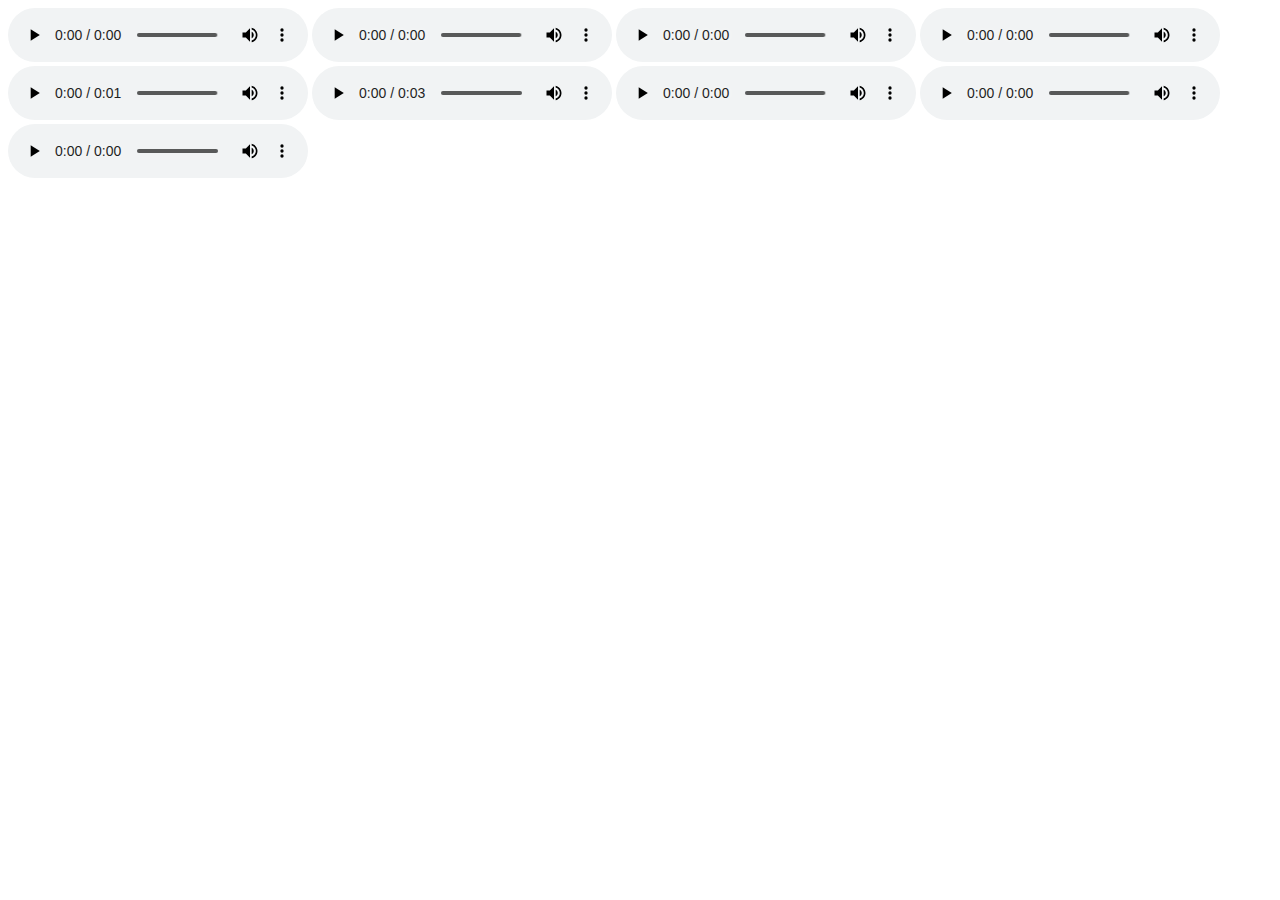
==== lab-3/index.html @ c0c09e43 "lab3" ====
<!DOCTYPE html>
<html lang="en">
  <head>
    <meta charset="UTF-8" />
    <meta name="viewport" content="width=device-width, initial-scale=1.0" />
    <title>Document</title>
  </head>
  <body>
    <audio src="./sounds/clap.wav" controls id="s1"></audio>
    <audio src="./sounds/boom.wav" controls id="s2"></audio>
    <audio src="./sounds/hihat.wav" controls id="s3"></audio>
    <audio src="./sounds/kick.wav" controls id="s4"></audio>
    <audio src="./sounds/openhat.wav" controls id="s5"></audio>
    <audio src="./sounds/ride.wav" controls id="s6"></audio>
    <audio src="./sounds/snare.wav" controls id="s7"></audio>
    <audio src="./sounds/tink.wav" controls id="s8"></audio>
    <audio src="./sounds/tom.wav" controls id="s9"></audio>
    <script src="drumkit.js"></script>
  </body>
</html>
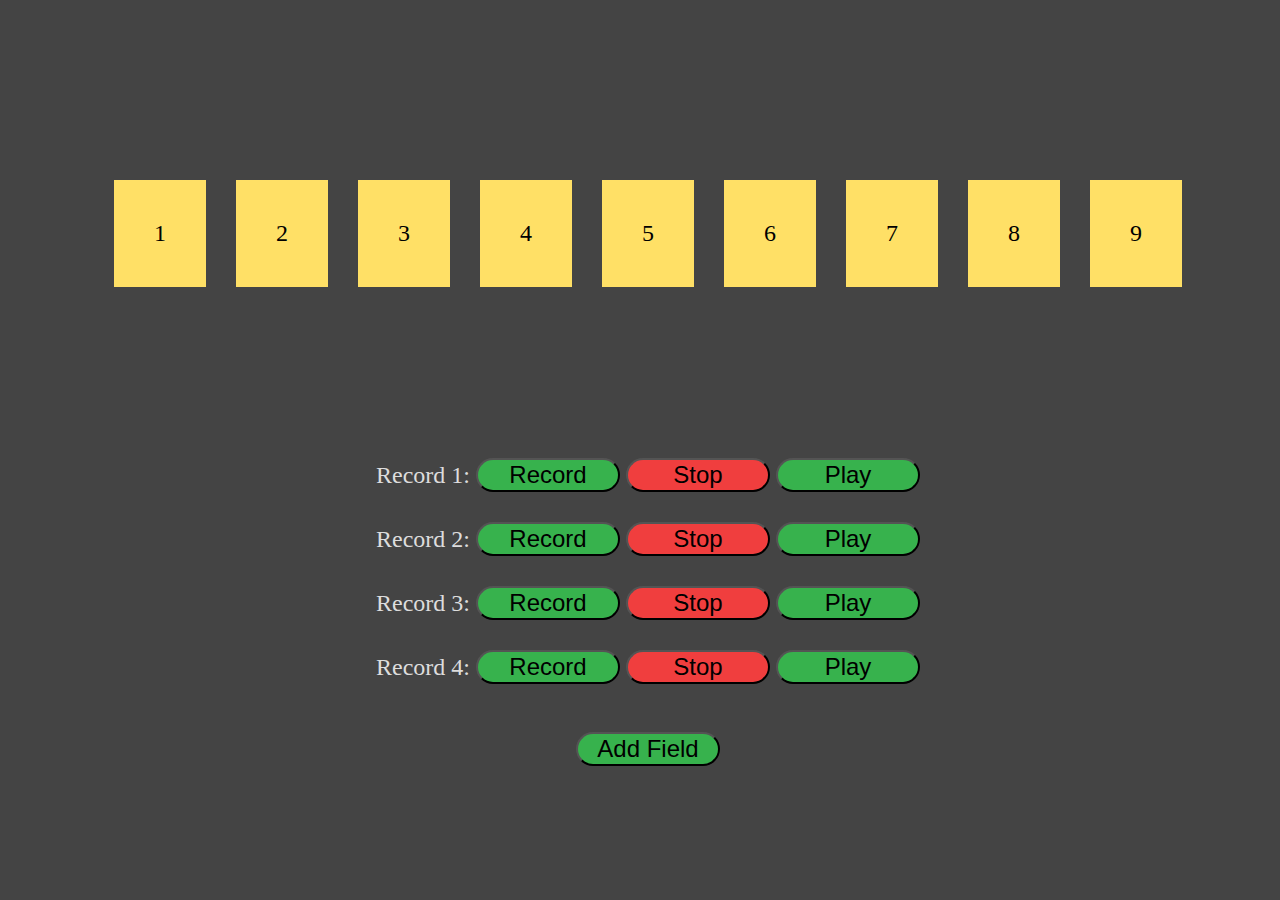
==== commit d4c8f7ac: "added record && play record functions" ====
--- a/lab-3/index.html
+++ b/lab-3/index.html
@@ -3,18 +3,79 @@
   <head>
     <meta charset="UTF-8" />
     <meta name="viewport" content="width=device-width, initial-scale=1.0" />
+    <link rel="stylesheet" href="/lab-3/style.css" />
     <title>Document</title>
   </head>
   <body>
-    <audio src="./sounds/clap.wav" controls id="s1"></audio>
-    <audio src="./sounds/boom.wav" controls id="s2"></audio>
-    <audio src="./sounds/hihat.wav" controls id="s3"></audio>
-    <audio src="./sounds/kick.wav" controls id="s4"></audio>
-    <audio src="./sounds/openhat.wav" controls id="s5"></audio>
-    <audio src="./sounds/ride.wav" controls id="s6"></audio>
-    <audio src="./sounds/snare.wav" controls id="s7"></audio>
-    <audio src="./sounds/tink.wav" controls id="s8"></audio>
-    <audio src="./sounds/tom.wav" controls id="s9"></audio>
+    <div class="sounds">
+      <div class="sound">
+        <audio src="./sounds/clap.wav" id="s1"></audio>
+        1
+      </div>
+      <div class="sound">
+        <audio src="./sounds/boom.wav" id="s2"></audio>
+        2
+      </div>
+      <div class="sound">
+        <audio src="./sounds/hihat.wav" id="s3"></audio>
+        3
+      </div>
+      <div class="sound">
+        <audio src="./sounds/kick.wav" id="s4"></audio>
+        4
+      </div>
+      <div class="sound">
+        <audio src="./sounds/openhat.wav" id="s5"></audio>
+        5
+      </div>
+      <div class="sound">
+        <audio src="./sounds/ride.wav" id="s6"></audio>
+        6
+      </div>
+      <div class="sound">
+        <audio src="./sounds/snare.wav" id="s7"></audio>
+        7
+      </div>
+      <div class="sound">
+        <audio src="./sounds/tink.wav" id="s8"></audio>
+        8
+      </div>
+      <div class="sound">
+        <audio src="./sounds/tom.wav" id="s9"></audio>
+        9
+      </div>
+    </div>
+
+    <div class="records">
+      <div class="record">
+        <span class="record-text">Record 1:</span>
+        <button class="recordBtn btn">Record</button>
+        <button class="stopBtn btn">Stop</button>
+        <button class="playBtn btn">Play</button>
+      </div>
+      <div class="record">
+        <span class="record-text">Record 2:</span>
+        <button class="recordBtn btn">Record</button>
+        <button class="stopBtn btn">Stop</button>
+        <button class="playBtn btn">Play</button>
+      </div>
+      <div class="record">
+        <span class="record-text">Record 3:</span>
+        <button class="recordBtn btn">Record</button>
+        <button class="stopBtn btn">Stop</button>
+        <button class="playBtn btn">Play</button>
+      </div>
+      <div class="record">
+        <span class="record-text">Record 4:</span>
+        <button class="recordBtn btn">Record</button>
+        <button class="stopBtn btn">Stop</button>
+        <button class="playBtn btn">Play</button>
+      </div>
+    </div>
+
+    <div class="addFields">
+      <button class="addFieldBtn btn" id="addField">Add Field</button>
+    </div>
     <script src="drumkit.js"></script>
   </body>
 </html>
--- a/lab-3/style.css
+++ b/lab-3/style.css
@@ -0,0 +1,54 @@
+body {
+  font-size: 24px;
+  background-color: #444;
+}
+
+.sounds {
+  display: flex;
+  align-items: center;
+  justify-content: center;
+  width: 100vw;
+  height: 50vh;
+  gap: 30px;
+}
+.sound {
+  padding: 40px;
+  background-color: #ffe066;
+  text-align: center;
+}
+
+.records {
+  width: 100vw;
+  display: flex;
+  align-items: center;
+  flex-direction: column;
+  gap: 30px;
+}
+
+.addFields {
+  width: 100vw;
+  display: flex;
+  align-items: center;
+  justify-content: center;
+  margin-top: 3rem;
+}
+
+.btn {
+  font-size: 24px;
+  width: 9rem;
+  border-radius: 50px;
+}
+
+.recordBtn,
+.playBtn,
+.addFieldBtn {
+  background-color: #37b24d;
+}
+
+.stopBtn {
+  background-color: #f03e3e;
+}
+
+.record-text {
+  color: #ddd;
+}
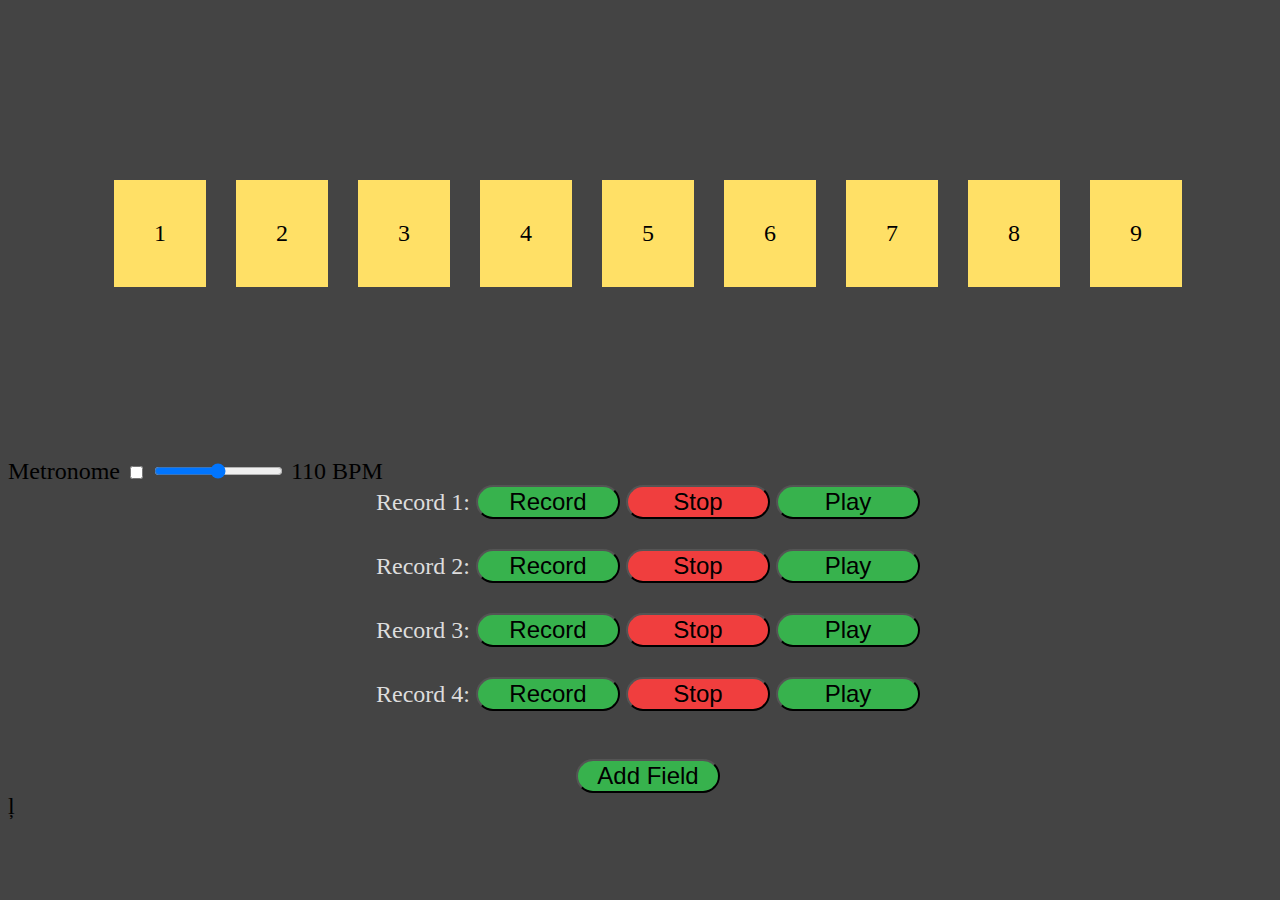
==== commit be9aca29: "update metronome" ====
--- a/lab-3/index.html
+++ b/lab-3/index.html
@@ -37,13 +37,27 @@
         7
       </div>
       <div class="sound">
-        <audio src="./sounds/tink.wav" id="s8"></audio>
+        <audio src="./sounds/tom.wav" id="s8"></audio>
         8
       </div>
       <div class="sound">
-        <audio src="./sounds/tom.wav" id="s9"></audio>
+        <audio src="./sounds/tink.wav" id="s9"></audio>
         9
       </div>
+    </div>
+
+    <div class="metronome">
+      <label for="metronome">Metronome</label>
+      <input type="checkbox" name="metronome" id="metronome-btn" />
+
+      <input
+        type="range"
+        min="0"
+        max="220"
+        name="metronome-range"
+        id="metronome-range"
+      />
+      <span id="bpm-number">110 BPM</span>
     </div>
 
     <div class="records">
@@ -65,6 +79,7 @@
         <button class="stopBtn btn">Stop</button>
         <button class="playBtn btn">Play</button>
       </div>
+
       <div class="record">
         <span class="record-text">Record 4:</span>
         <button class="recordBtn btn">Record</button>
@@ -76,6 +91,7 @@
     <div class="addFields">
       <button class="addFieldBtn btn" id="addField">Add Field</button>
     </div>
-    <script src="drumkit.js"></script>
+    <script src="/lab-3/drumkit.js"></script>
   </body>
 </html>
+ļ
